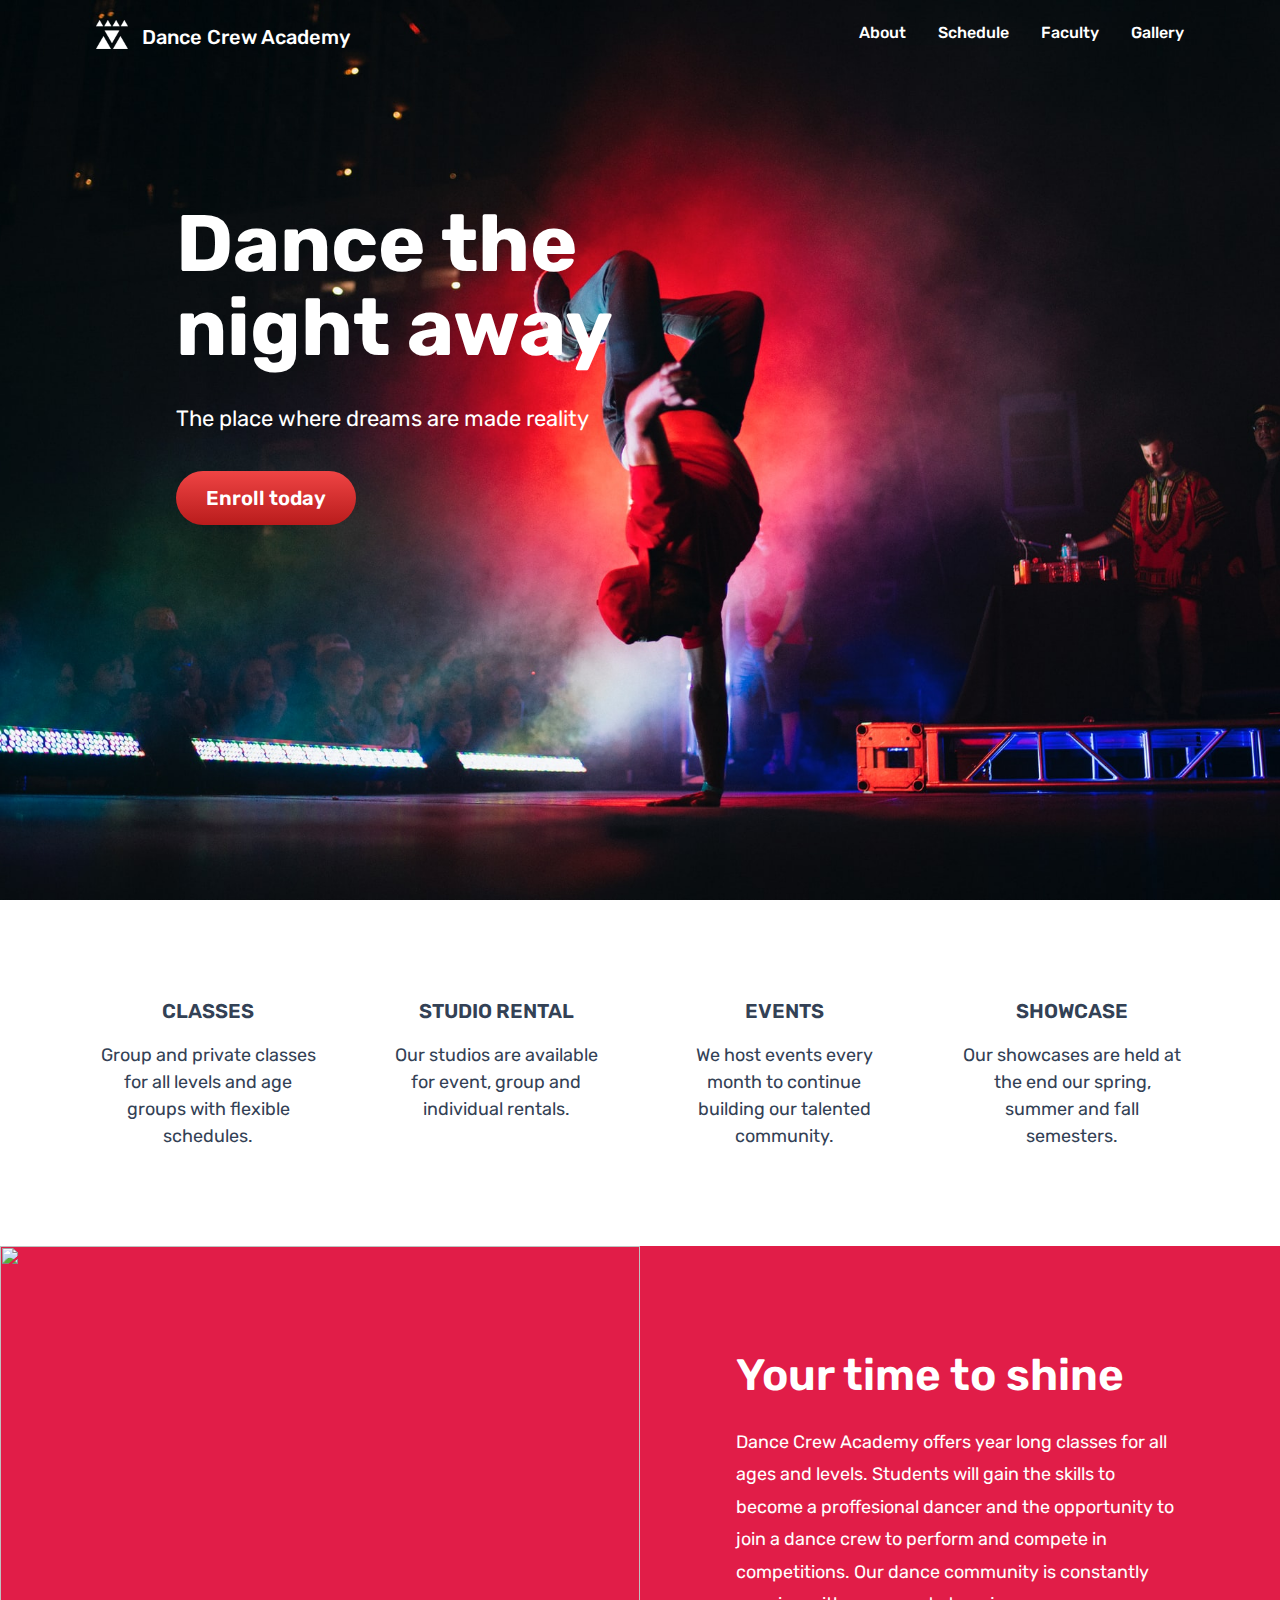
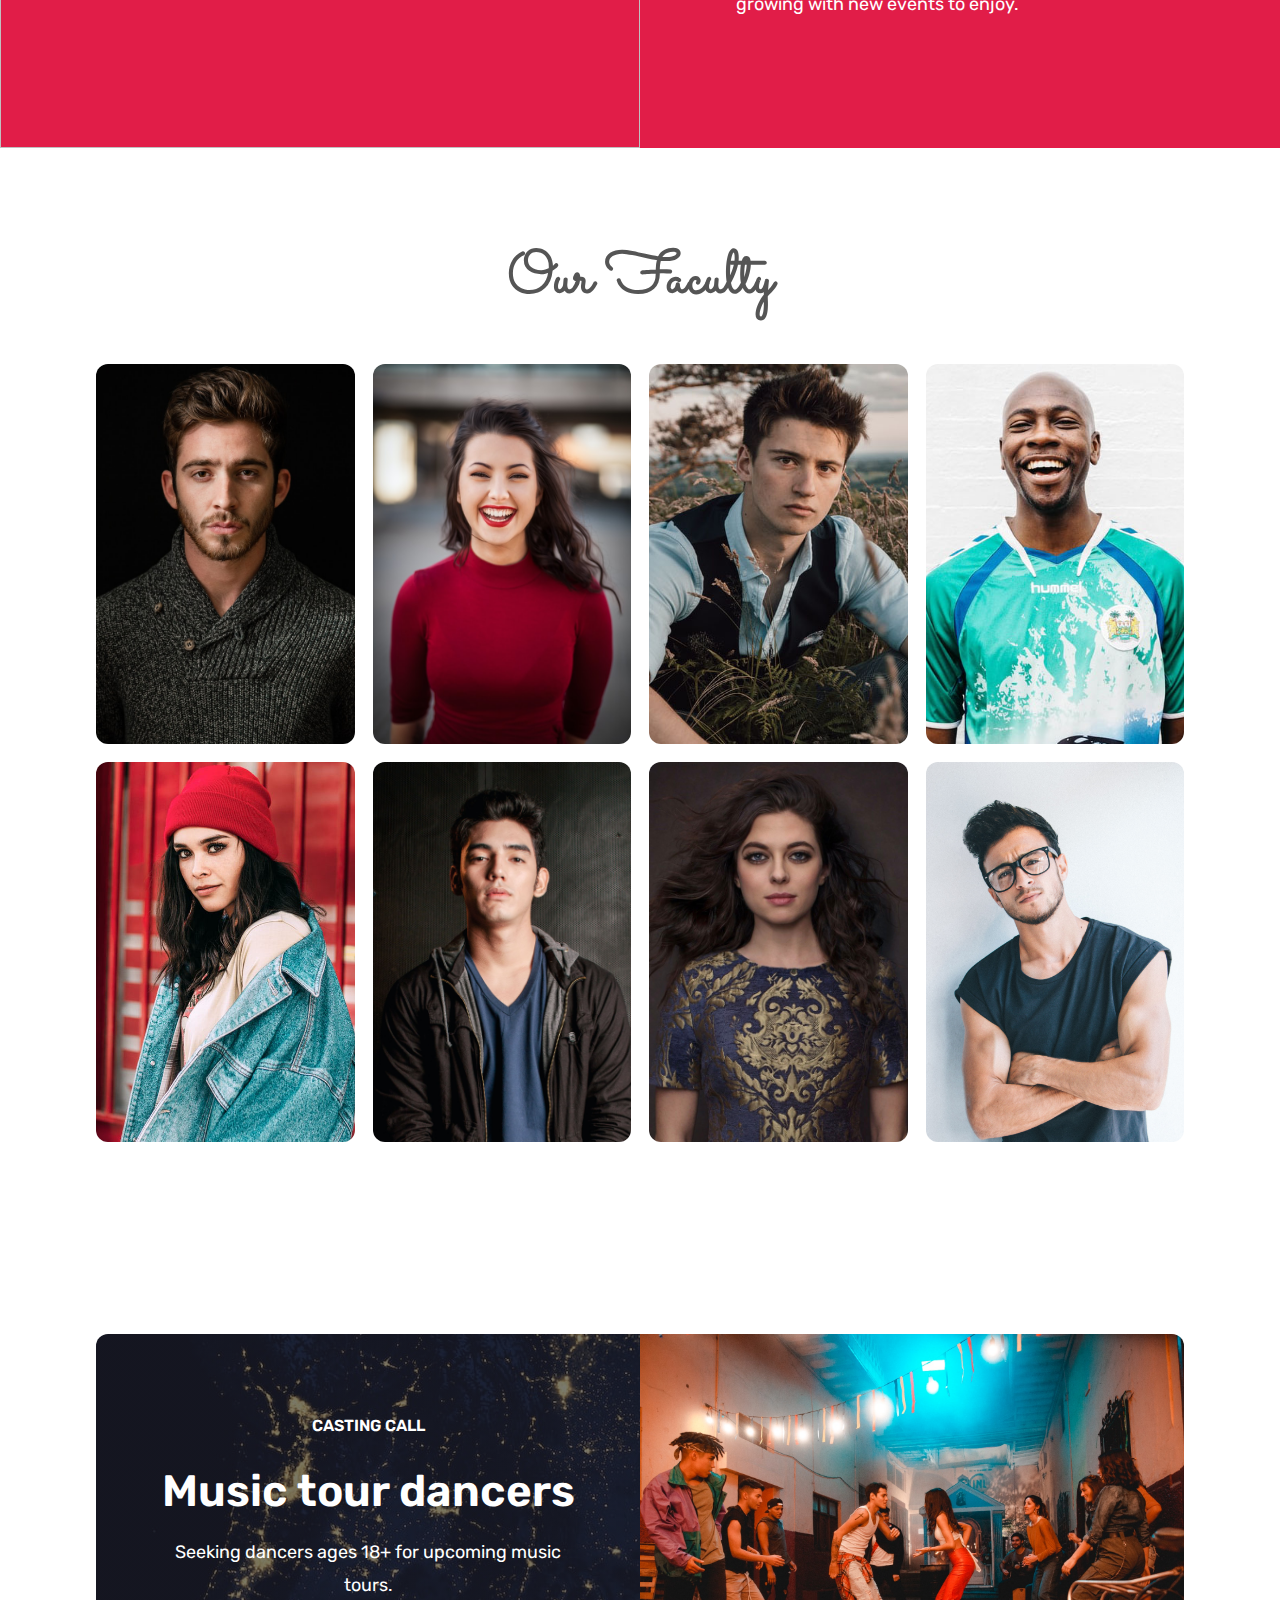
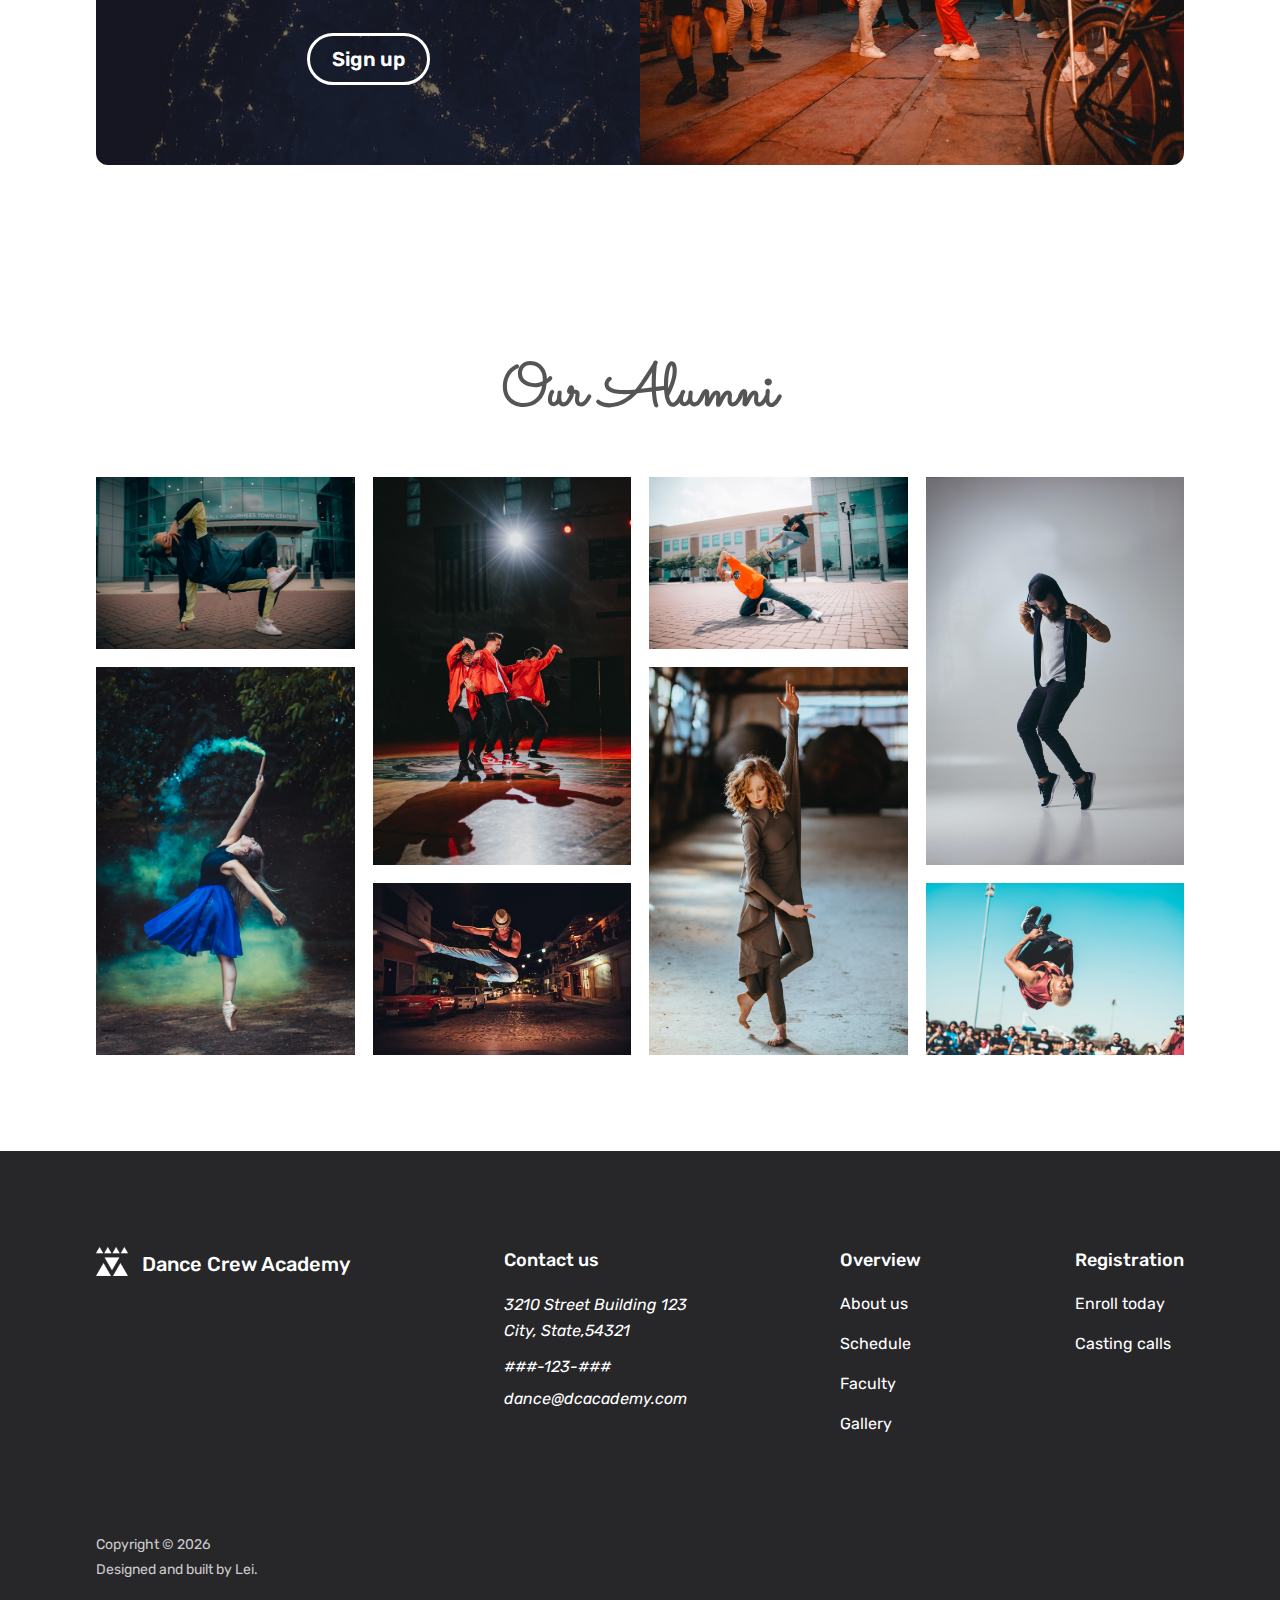
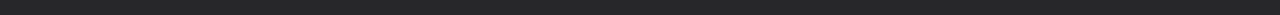
==== DanceCrew_Academy/index.html @ 905e6dcc "Add files via upload" ====
<!DOCTYPE html>
<html lang="en">
	<head>
  	<meta charset="utf-8">
  	<meta name="description" content="Your description goes here">
  	<meta name="keywords" content="one, two, three">
		<meta name="viewport" content="width=device-width, initial-scale=1">		
		<title>Dance Crew Academy</title>
		
		<!-- Fonts -->
		<link rel="preconnect" href="https://fonts.googleapis.com">
		<link rel="preconnect" href="https://fonts.gstatic.com" crossorigin>
		<link href="https://fonts.googleapis.com/css2?family=Sacramento&display=swap" rel="stylesheet">		
		<link href="https://fonts.googleapis.com/css2?family=Rubik:wght@300;400;500;600;700;800;900&display=swap" rel="stylesheet" />			
		<!-- CSS -->
		<link rel="stylesheet" href="css/general.css">
		<link rel="stylesheet" href="css/style.css">
		<link rel="stylesheet" href="css/queries.css">
	</head>
	<body>
		<header class="header">			
			<nav class="main-nav">
				<div class="logo-container">
					<div>
						<a href="index.html" class="logo-icon-link">
							<img class="logo-icon" src="img/dance-logo-white.png">
						</a>
					</div>
					<div>
					<a href="index.html" class="logo-link">Dance Crew Academy</a>
					</div>
				</div>
				<ul class="main-nav-list">
					<li><a href="#about" class="nav-link">About</a></li>
					<li><a href="schedule.html" class="nav-link">Schedule</a></li>
					<li><a href="#instructors" class="nav-link">Faculty</a></li>
					<li><a href="#gallery" class="nav-link">Gallery</a></li>											
				</ul>
			</nav>
			<section class="hero-section">
				<div class="hero-text">
					<h1 class="heading-primary">Dance the </br>night away</h1>					
					<p class="hero-description">The place where dreams are made reality</p>
					<a href="#" class="button-open-modal btn-sm center">Enroll today</a>			
				</div>
			</section>
		</header>

		<section class="center grid grid-cols-4 feature-section">
			<div class="feature">
				<ion-icon class="fea-icon" name="footsteps-outline"></ion-icon>
				<p class="fea-title">Classes</p>
				<p class="fea-text">Group and private classes for all levels and age groups with flexible schedules.</p>
			</div>
			<div class="feature">
				<ion-icon class="fea-icon" name="walk"></ion-icon>
				<p class="fea-title">Studio rental</p>
				<p class="fea-text">Our studios are available for event, group and individual rentals.</p>
			</div>
			<div class="feature">
				<ion-icon class="fea-icon" name="flash"></ion-icon>
				<p class="fea-title">Events</p>
				<p class="fea-text">We host events every month to continue building our talented community.</p>
			</div>
			<div class="feature">
				<ion-icon class="fea-icon" name="body"></ion-icon>
				<p class="fea-title">Showcase</p>
				<p class="fea-text">Our showcases are held at the end our spring, summer and fall semesters.</p>
			</div>
		</section>

		<section class="preview-section" id="about">			
			<div class="grid grid-cols-2 preview-inner">				
				<div>
					<img class="preview-img" src="https://images.unsplash.com/photo-1621976498727-9e5d56476276?ixlib=rb-1.2.1&ixid=MnwxMjA3fDB8MHxwaG90by1wYWdlfHx8fGVufDB8fHx8&auto=format&fit=crop&w=1470&q=80" alt="">
				</div>
				<div class="preview-text-container">
					<h3 class="heading-tertiary">Your time to shine</h3>
					<p class="preview-text">Dance Crew Academy offers year long classes for all ages and levels. Students will gain the skills to become a proffesional dancer and the opportunity to join a dance crew to perform and compete in competitions. Our dance community is constantly growing with new events to enjoy.</p>					
				</div>
			</div>
		</section>

		<section id="instructors" class="instructor-section">
			<div class="center instructor-text">
				<h2 class="heading-secondary">Our Faculty</h2>
			</div>
			<div class="container instructor-grid grid grid-cols-4">
				<div class="instructor">
					<img src="img/instructors/instructor-2.jpg" alt="instructor" class="instructor-img">
					<div class="instructor-overlay">
						<a href="#" class="center instructor-btn center">Shane <span class="genre">Modern</span></a>
					</div>
				</div>
				
				<div class="instructor">
					<img src="img/instructors/instructor-1.jpg" alt="instructor" class="instructor-img">
					<div class="instructor-overlay">
						<a href="#" class="center instructor-btn center">Janice <span class="style">Jazz</span></a>
					</div>	
				</div>

				<div class="instructor">
					<img src="img/instructors/instructor-9.jpg" alt="instructor" class="instructor-img">
					<div class="instructor-overlay">
						<a href="#" class="center instructor-btn center">Frank <span class="style">Ballet</span></a>
					</div>	
				</div>

				<div class="instructor">
					<img src="img/instructors/instructor-4.jpg" alt="instructor" class="instructor-img">
					<div class="instructor-overlay">
						<a href="#" class="center instructor-btn center">Mark <span class="style">Carribean</span></a>
					</div>
				</div>

				<div class="instructor">
					<img src="img/instructors/instructor-5.jpg" alt="instructor" class="instructor-img">
					<div class="instructor-overlay">
						<a href="#" class="center instructor-btn center">Stephanie <span class="style">Freestyle</span></a>
					</div>
				</div>

				<div class="instructor">
					<img src="img/instructors/instructor-6.jpg" alt="instructor" class="instructor-img">
					<div class="instructor-overlay">
						<a href="#" class="center instructor-btn center">Drew <span class="style">Hip Hop</span></a>
					</div>
				</div>

				<div class="instructor">
					<img src="img/instructors/instructor-8.jpg" alt="instructor" class="instructor-img">
					<div class="instructor-overlay">
						<a href="#" class="center instructor-btn center">Ava <span class="style">Ballet</span></a>
					</div>
				</div>

				<div class="instructor">
					<img src="img/instructors/instructor-7.jpg" alt="instructor" class="instructor-img">
					<div class="instructor-overlay">
						<a href="#" class="center instructor-btn center">Tyler <span class="style">Freestyle</span></a>
					</div>
				</div>	

			</div>		
		</section>

		<section class="casting-section">				
			<div class="container grid grid-cols-2">
				<div class="center casting-text-container">
					<span class="casting-label">Casting call</span>
					<h3 class="heading-tertiary">Music tour dancers</h3>	
					<p class="casting-text">Seeking dancers ages 18+ for upcoming music tours.</p>			
					<a href="#" class="button-open-tour-modal casting-btn">Sign up</a>
				</div>			
				<div>
					<img src="img/dancers.jpg" alt="dancers" class="casting-img">
				</div>
			</div>
		</section>		

		<section class="gallery-section" id="gallery">
			<div class=" center gallery-text">
				<h2 class="heading-secondary">Our Alumni</h2>
			</div>

			<div class="container gallery-container grid grid-cols-4">
				<div class="gallery-item item-1">					
					<img 
						src="img/dancers/dancer-1.jpg" 
						alt="dancer"/>							
				</div>
				<div class="gallery-item item-2">
					<img 
					src="img/dancers/dancer-9.jpg" 
					alt="dancer"/>
				</div>
				<div class="gallery-item item-3">
					<img 
					src="img/dancers/dancer-3.jpg" 
					alt="dancer"/>		
				</div>
				<div class="gallery-item item-4">
					<img 
					src="img/dancers/dancer-4.jpg" 
					alt="dancer"/>					
				</div>
				<div class="gallery-item item-5">
					<img 
					src="img/dancers/dancer-5.jpg" 
					alt="dancer"/>					
				</div>
				<div class="gallery-item item-6">
					<img 
					src="img/dancers/dancer-6.jpg" 
					alt="dancer"/>					
				</div>
				<div class="gallery-item item-7">
					<img 
					src="img/dancers/dancer-7.jpg" 
					alt="dancer"/>
				</div>
				<div class="gallery-item item-8">
					<img src="img/dancers/dancer-8.jpg" 
					alt="dancer"/>			
				</div>
			</div>
		</section>			

		<div class="class-modal hidden">					
			<form id="registration-form">				
				<h3 class="center heading-quaternary">Class registration</h3>				
				<button class="button-close-modal">&times;</button>										
				<div class="contact-section">					
					<label for="name" id="name-label">Full Name</label>
					<input id="name" type="text" placeholder="Enter your name" required />
	
					<label for="email" id="email-label">Email address</label>
					<input id="email" type="email" placeholder="email@address.com" required/>
	
					<label for="number" id="number-label">Your age</label>
					<input id="number" type="number" placeholder="Enter your age" min="16" max="100" required />  
				</div>			

				<label for="dropdown" id="style-label">What style would you like to learn?</label>
				<div class="style-select-container">					
					<select id="dropdown" class="style-dropdown">
						<option class="disabled" disabled selected value="">Select a dance style</option>
						<option value="freestyle">Freestyle</option>
						<option value="modern">Modern</option>
						<option value="jazz">Jazz</option>      
						<option value="hip-hop">Hip-hop</option>      
						<option value="caribbean">Caribbean</option>      
						<option value="ballett">Ballet</option>      
					</select>	
				</div>	
				
				<div class="comment-section">
					<label for="comment" id="comment-label">Do you need special accomodations?</label>
					<textarea id="comment" name="comment" rows="3" cols="33" placeholder="Enter your comments here"></textarea>
				</div>
	
				<button id="class-submit">Submit</button>
			</form>
		</div>

		<div class="tour-modal hidden">					
			<form id="registration-form">				
				<h3 class="center heading-quaternary">Join a Music Tour</h3>				
				<button class="button-close-tour-modal">&times;</button>										
				<div class="contact-section">
					<label for="name" id="name-label">Full Name</label>
					<input id="name" type="text" placeholder="Enter your name" required />
	
					<label for="email" id="email-label">Email address</label>
					<input id="email" type="email" placeholder="email@address.com" required/>
	
					<label for="number" id="number-label">Your age</label>
					<input id="number" type="number" placeholder="Enter your age" min="18" max="65" required />  
				</div>

				<label for="style-list" id="style-label">What styles do dance?</label>
				<div class="style-select-container">									
					<label for="freestyle"><input class="checkbox" id="freestyle" type="checkbox" value="freestyle" name="freestyle">Freestyle</label>
					<label for="modern"><input class="checkbox" id="modern" type="checkbox" value="modern" name="modern">Modern</label>
					<label for="jazz"><input class="checkbox" id="jazz" type="checkbox" value="jazz" name="jazz">Jazz</label>
					<label for="hiphop"><input class="checkbox" id="hiphop" type="checkbox" value="hiphop" name="style-option">Hip-hop</label>								
				</div>	
				<button type="submit" id="tour-submit">Submit</button>
			</form>
		</div>
		<div class="overlay hidden"></div>		
		
		<footer class="footer">			
			<div class="footer-wrapper">
			<!-- <div class="footer-wrapper grid grid-cols-4"> -->
				<div class="social-media">					
					<div class="footer-logo-container">												
						<div>
							<a href="index.html" class="logo-icon-link">
								<img class="logo-icon" src="img/dance-logo-white.png">
							</a>
						</div>
						<div>
						<a href="index.html" class="footer-logo-link">Dance Crew Academy</a>
						</div>						
					</div>								
					<ul class="social-icons">
						<li>
							<a href="#" class="social-link"><ion-icon class="social-icon" name="logo-youtube"></ion-icon></a>
						</li>
						<li>
							<a href="#" class="social-link"><ion-icon class="social-icon" name="logo-facebook"></ion-icon></a>
						</li>
						<li>
							<a href="#" class="social-link"><ion-icon class="social-icon" name="logo-twitter"></ion-icon></a>
						</li>
						<li>
							<a href="#" class="social-link"><ion-icon class="social-icon" name="logo-instagram"></ion-icon></a>
						</li>						
					</ul>
				</div>			
				
				<div class="contact">
					<p class="footer-subhead">Contact us</p>
					<address class="contacts">
						<p class="address-line-1">
							3210 Street Building 123												
						</p>
						<p class="address-line-2">
							City, State,54321												
						</p>
						<div class="footer-nav">
							<a href="tel:###-123-###" class="footer-link">###-123-###</a>
							<a href="mailto:dance@dcacademy.com" class="footer-link">dance@dcacademy.com</a>
						</div>
					</address>
				</div>	
				<nav class="footer-col">
					<p class="footer-subhead">Overview</p>
					<ul class="footer-nav">
						<li><a href="#about" class="footer-link">About us</a></li>
						<li><a href="schedule.html" class="footer-link">Schedule</a></li>
						<li><a href="#instructors" class="footer-link">Faculty</a></li>
						<li><a href="#gallery" class="footer-link">Gallery</a></li>						
					</ul>
				</nav>				

				<nav class="footer-col">
					<p class="footer-subhead">Registration</p>
					<ul class="footer-nav">
						<li><a class="footer-link button-open-modal" href="#">Enroll today</a></li>
						<li><a href="#" class="footer-link button-open-tour-modal">Casting calls</a></li>	
					</ul>
				</nav>
			</div>				
		</footer>
		<div class="copyright-container">
			<p class="copyright">Copyright &copy; <span class="year"></span> </br> Designed and built by Lei.</p>
		</div>		

		<script type="module" src="https://unpkg.com/ionicons@5.5.2/dist/ionicons/ionicons.esm.js"></script>
		<script nomodule src="https://unpkg.com/ionicons@5.5.2/dist/ionicons/ionicons.js"></script>

		<script defer src="js/script.js"></script>
	</body>
</html>
---- DanceCrew_Academy/css/general.css ----
* {
  margin: 0;
  padding: 0;
  box-sizing: border-box;
}

html {
  font-size: 62.5%;
  scroll-behavior: smooth;
}

body {
  font-family: "Rubik", Arial, Helvetica, sans-serif;
  line-height: 1.5;
  font-weight: 400;
  color: #52525b;
}

.center {
  text-align: center;
}

.container {
  max-width: 120rem;
  margin: 0 auto;
}

.grid {
  display: grid;
}

.grid-cols-2 {
  grid-template-columns: repeat(2, 1fr);
}

.grid-cols-3 {
  grid-template-columns: repeat(3, 1fr);
}

.grid-cols-4 {
  grid-template-columns: repeat(4, 1fr);
}

.grid-cols-8 {
  grid-template-columns: repeat(8, 1fr);
}

.heading-primary {
  font-size: 8rem;
  line-height: 1.05;
  margin-bottom: 3.2rem;
}

.heading-secondary {
  color: #52525b;
  font-size: 6rem;
  line-height: 1.2;
  margin-bottom: 3.2rem;
}

.heading-tertiary {
  font-size: 4.4rem;
  font-weight: 600;
  margin-bottom: 1.8rem;
}

.heading-quaternary {
  font-size: 3rem;
  font-weight: 600;
  margin-bottom: 1.6rem;
}
---- DanceCrew_Academy/css/style.css ----
/******************************************
/* HEADER & NAV
/*******************************************/
.header {
  height: 100vh;
  background-image: url(../img/hero.jpg);
  background-repeat: no-repeat;
  background-size: cover;
  background-position: center bottom;
  position: relative;
}

.logo-container,
.footer-logo-container {
  display: flex;
  column-gap: 1.4rem;
  align-items: center;
}

.logo-icon {
  width: 3.2rem;
}

.logo-link:link,
.logo-link:visited {
  color: #fff;
  display: inline-block;
  font-size: 2rem;
  font-weight: 500;
  text-decoration: none;
}

.main-nav-list {
  display: flex;
  justify-content: center;
  align-items: center;
  gap: 3.2rem;
  list-style: none;
}

.main-nav {
  display: flex;
  justify-content: space-between;
  align-items: center;
  /* margin: 0 auto; */
  padding: 2rem 9.6rem;
}

.nav-link:link,
.nav-link:visited {
  border-bottom: 4px solid transparent;
  color: #fff;
  display: inline-block;
  font-size: 1.6rem;
  font-weight: 500;
  padding-bottom: 0.4rem;
  text-decoration: none;
  transition: all 0.3s;
}

.nav-link:hover,
.nav-link:active {
  border-bottom: 4px solid #ef4444;
}

/********** HERO ***********/

.hero-section {
  height: 100vh;
  padding: 12.8rem 9.6rem;
  position: relative;
}

.hero-text {
  color: #fff;
  display: flex;
  justify-content: flex-start;
  font-size: 1.8rem;
  flex-direction: column;
  font-weight: 400;
  padding: 0 8rem;
}

.hero-description {
  font-size: 2.2rem;
}

/*********** REGISTER BOX ***********/

.register-section {
  box-shadow: 0 8px 32px 0 rgba(31, 38, 135, 0.37);
  backdrop-filter: blur(12px);
  -webkit-backdrop-filter: blur(8px);
  border: 1px solid rgba(255, 255, 255, 0.18);
  border-radius: 4rem;
  display: flex;
  flex-direction: column;
  padding: 2.4rem;
  position: absolute;
  top: 65%;
  right: 4rem;
  width: 24rem;
}

.register-label {
  color: rgb(241, 238, 238);
  display: block;
  font-size: 1.4rem;
  font-weight: 500;
  margin-bottom: 2rem;
  text-transform: uppercase;
}

.register-description {
  color: rgb(241, 238, 238);
  font-size: 1.6rem;
  line-height: 1.6;
  font-weight: 500;
}

.register-heading {
  margin-bottom: 1.8rem;
}

.btn-sm:link,
.btn-sm:visited {
  background: linear-gradient(
    to bottom,
    rgba(239, 68, 68, 1) 0%,
    rgba(185, 28, 28, 1) 100%
  );
  border-radius: 4rem;
  color: #fff;
  cursor: pointer;
  display: inline-block;
  font-weight: 600;
  font-family: "Rubik", Arial, Helvetica, sans-serif;
  font-size: 2rem;
  margin-top: 3.6rem;
  padding: 1.2rem 2.4rem;
  text-decoration: none;
  width: 18rem;
}

.btn-sm:hover,
.btn-sm:active {
  background: #b91c1c;
}

.register-btn:link,
.register-btn:visited {
  background: #334155;
  border-radius: 4rem;
  color: #ffffff;
  cursor: pointer;
  display: inline-block;
  font-family: "Rubik", Arial, Helvetica, sans-serif;
  font-weight: 500;
  font-size: 1.8rem;
  /* letter-spacing: .1px; */
  padding: 1.2rem 2.4rem;
  text-decoration: none;
  transition: all ease-in-out 0.3s;
  width: 100%;
}

.register-btn:hover,
.register-btn:active {
  background: #1e293b;
  color: #fff;
}

/*********** FEATURES SECTION ***********/

.feature-section {
  padding: 9.6rem;
  column-gap: 6.4rem;
}

.fea-icon {
  color: #334155;
  height: 4.8rem;
  width: 4.8rem;
  margin-bottom: 2rem;
}

.fea-title {
  color: #334155;
  font-size: 2rem;
  font-weight: 600;
  margin-bottom: 1.6rem;
  text-transform: uppercase;
}

.fea-text {
  color: #334155;
  font-size: 1.8rem;
  font-weight: 400;
}

/********** PREVIEW SECTION ***********/

.preview-section {
  background: #e11d48;
  margin: 0rem auto;
}

.preview-text-container {
  margin: 0 auto;
  padding: 9.6rem;
}

.preview-text-container .heading-tertiary {
  color: #fff;
  margin-bottom: 1.8rem;
}

.preview-text {
  color: #fff;
  font-size: 1.8rem;
  line-height: 1.8;
  margin-bottom: 3.2rem;
}

.preview-img {
  display: block;
  object-fit: cover;
  height: 100%;
  overflow: hidden;
  width: 100%;
}

.preview-btn:link,
.preview-btn:visited {
  border: 3px solid #fff;
  color: #fff;
  border-radius: 4rem;
  cursor: pointer;
  display: inline-block;
  font-weight: 600;
  font-family: "Rubik", Arial, Helvetica, sans-serif;
  font-size: 2rem;
  padding: 0.8rem 2.2rem;
  text-decoration: none;
  transition: all ease-in-out 0.3s;
}

.preview-btn:hover,
.preview-btn:active {
  background: #fff;
  color: #e11d48;
}

/********** INSTRUCTORS SECTION ***********/

.instructor-section {
  padding: 9.6rem;
}

.instructor-text .heading-secondary {
  font-family: "Sacramento", cursive;
  margin-bottom: 4.8rem;
  text-transform: none;
  color: #555;
}

.instructor-grid {
  place-content: center;
  gap: 1.8rem;
}

.instructor {
  position: relative;
}

.instructor-overlay {
  display: flex;
  flex-direction: column;
  align-items: center;
  position: absolute;
  left: 50%;
  bottom: 0;
  height: 6.4rem;
  width: 100%;
  transform: translate(-50%, 0);
  visibility: hidden;
}

.instructor-btn:link,
.instructor-btn:visited {
  border-bottom-left-radius: 1.2rem;
  border-bottom-right-radius: 1.2rem;
  position: absolute;
  background: #3b3b3aa8;
  color: #fff;
  cursor: pointer;
  display: block;
  font-family: "Rubik", Arial, Helvetica, sans-serif;
  font-size: 1.6rem;
  font-weight: 400;
  height: 6.4rem;
  width: 100%;
  padding: 1rem 2.4rem;
  text-decoration: none;
  text-transform: uppercase;
}

.instructor-btn:hover,
.instructor-btn:active {
  background: #303030d1;
}

.casting-btn:hover,
.casting-btn:active {
  background: none;
  border: 3px solid #fff;
  color: #fff;
}

.instructor-img {
  border-radius: 1.2rem;
  display: block;
  object-fit: cover;
  height: 38rem;
  width: 100%;
}

.instructor:hover .instructor-overlay {
  cursor: pointer;
  visibility: visible;
  animation: fade ease-in-out 0.3s;
}

.style {
  color: rgb(255, 255, 255);
  display: block;
  font-size: 1.2rem;
  font-weight: 400;
  text-transform: uppercase;
}

/* Image overlay animation */
@keyframes fade {
  0% {
    opacity: 0;
  }
  100% {
    opacity: 1;
  }
}
/********** CASTING SECTION ***********/

.casting-section {
  padding: 9.6rem;
}

.casting-label {
  display: block;
  font-size: 1.6rem;
  font-weight: 600;
  margin-bottom: 2rem;
  text-transform: uppercase;
}

.casting-section .heading-tertiary,
.casting-section .casting-label {
  color: #fff;
}

.casting-section .heading-tertiary {
  margin-bottom: 1.2rem;
}

.casting-img {
  border-top-right-radius: 1.2rem;
  border-bottom-right-radius: 1.2rem;
  display: block;
  object-fit: cover;
  height: 100%;
  width: 100%;
}

.casting-text-container {
  background-image: linear-gradient(
      rgba(34, 34, 34, 0.6),
      rgba(34, 34, 34, 0.6)
    ),
    url(../img/casting-background.jpg);
  border-top-left-radius: 1.2rem;
  border-bottom-left-radius: 1.2rem;
  padding: 8rem 6.4rem;
}

.casting-text {
  color: #fff;
  font-size: 1.8rem;
  line-height: 1.8;
  margin-bottom: 3.2rem;
}

.casting-description {
  color: #fff;
  font-size: 1.8rem;
  line-height: 1.8;
}

.casting-btn:link,
.casting-btn:visited {
  border: 3px solid #fff;
  border-radius: 4rem;
  color: #fff;
  cursor: pointer;
  display: inline-block;
  font-family: "Rubik", Arial, Helvetica, sans-serif;
  font-size: 2rem;
  font-weight: 600;
  padding: 0.8rem 2.2rem;
  text-decoration: none;
  transition: all ease-in-out 0.3s;
}

.casting-btn:hover,
.casting-btn:active {
  background: #fff;
  color: #333;
}

/***** GALLERY SECTION *****/

.gallery-section {
  margin: 0 auto;
  padding: 9.6rem;
}

.gallery-text .heading-secondary {
  font-family: "Sacramento", cursive;
  margin-bottom: 4.8rem;
  text-transform: none;
  color: #555;
}

.gallery-container {
  gap: 1.8rem;
}

.gallery-item {
  overflow: hidden;
}

.gallery-item img:hover {
  cursor: pointer;
  transform: scale(1.1);
}

.gallery-item img {
  display: block;
  object-fit: cover;
  height: 100%;
  width: 100%;
  transition: all 0.4s;
}

.item-1 {
  grid-row: 1 / 2;
}

.item-2 {
  grid-row: 1 / 3;
}

.item-3 {
  grid-row: 1 / 2;
}

.item-4 {
  grid-row: 2 / 4;
}

.item-5 {
  grid-row: 3 / 4;
}

.item-6 {
  grid-row: 2 / 4;
}

.item-7 {
  grid-row: 1 / 3;
}

.item-8 {
  grid-row: 3 / 4;
}

/***** Class Registration Form *****/

.registration-section {
  padding: 0 9.6rem 9.6rem 9.6rem;
}

label,
.style-label {
  color: #1e293b;
  display: block;
  font-size: 1.6rem;
  font-weight: 500;
  letter-spacing: -0.2px;
  margin-bottom: 1rem;
}

.class-modal,
.tour-modal {
  position: fixed;
  top: 50%;
  left: 50%;
  transform: translate(-50%, -50%);
  box-shadow: 0 4rem 6rem rgba(0, 0, 0, 0.3);
  z-index: 1000;
  transition: all 0.5s;
  width: 48rem;
}

.button-close-modal,
.button-close-tour-modal {
  font-family: "Rubik", Arial, Helvetica, sans-serif;
  color: #555;
  position: absolute;
  top: 0.5rem;
  right: 2rem;
  font-size: 4rem;
  cursor: pointer;
  border: none;
  background: none;
}

.overlay {
  position: fixed;
  top: 0;
  left: 0;
  width: 100%;
  height: 100%;
  background-color: rgba(0, 0, 0, 0.5);
  backdrop-filter: blur(4px);
  z-index: 100;
  transition: all 0.5s;
}

.hidden {
  visibility: hidden;
  opacity: 0;
}

.modal .heading-tertiary {
  color: #334155;
  font-size: 3.2rem;
}

#registration-form {
  background: #fff;
  box-shadow: 0 10px 30px 0 rgba(0, 0, 0, 0.07);
  border-radius: 1.2rem;
  font-family: "Rubik", Arial, Helvetica, sans-serif;
  padding: 3.2rem;
}

.genre-selection,
.comment-section {
  margin-bottom: 2.4rem;
}

#registration-form *:focus {
  outline: none;
  border-color: #4c56ff;
  box-shadow: 0 0 0 0.3rem #4c55ff39;
  color: #1e293b;
}

#registration-form input {
  background: #fff;
}

#name,
#email,
#number,
#comment {
  background: #fff;
  border: 1px solid #94a3b8;
  border-radius: 0.8rem;
  display: block;
  font-size: 1.6rem;
  padding: 1.4rem 2rem;
  margin-bottom: 2.4rem;
  width: 100%;
}

input::-webkit-outer-spin-button,
input::-webkit-inner-spin-button {
  appearance: none;
  -webkit-appearance: none;
  margin: 0;
}

input[type="number"] {
  appearance: textfield;
  -moz-appearance: textfield;
}

.checkbox {
  accent-color: #fafafa;
  border-radius: 10px;
  height: 2.2rem;
  width: 2.2rem;
  margin-right: 1rem;
  vertical-align: top;
}

.style-dropdown {
  background: #fff;
  border: 1px solid #94a3b8;
  border-radius: 0.8rem;
  display: block;
  font-size: 1.6rem;
  padding: 1.4rem 2rem;
  margin-bottom: 2.4rem;
  width: 100%;
}

input::placeholder,
textarea::placeholder,
#comment {
  color: #94a3b8;
  font-size: 1.6rem;
  font-family: "Rubik", Arial, Helvetica, sans-serif;
}

#class-submit {
  backdrop-filter: blur(5px);
  background: -webkit-linear-gradient(top, #818cf8, #4c56ff);
  background: -moz-linear-gradient(top, #818cf8, #4c56ff);
  background: linear-gradient(to bottom, #818cf8, #4c56ff);
  border-radius: 0.8rem;
  border: none;
  color: #fcfcff;
  cursor: pointer;
  font-size: 1.6rem;
  font-weight: 600;
  padding: 1.4rem 2rem;
  width: 100%;
  transition: all 0.3s;
}

#class-submit:hover {
  background: -webkit-linear-gradient(top, #6366f1, #4c56ff);
  background: -moz-linear-gradient(top, #6366f1, #4c56ff);
  background: linear-gradient(to bottom, #6366f1, #4c56ff);
}

#tour-submit {
  backdrop-filter: blur(5px);
  background: -webkit-linear-gradient(top, #f43f5e, #e11d48);
  background: -moz-linear-gradient(top, #f43f5e, #be123c);
  background: linear-gradient(to bottom, #f43f5e, #be123c);

  border-radius: 0.8rem;
  border: none;
  color: #fcfcff;
  cursor: pointer;
  font-size: 1.6rem;
  font-weight: 600;
  padding: 1.4rem 2rem;
  width: 100%;
  transition: all 0.3s;
}

#tour-submit:hover {
  background: -webkit-linear-gradient(top, #e11d48, #e11d48);
  background: -moz-linear-gradient(top, #e11d48, #be123c);
  background: linear-gradient(to bottom, #e11d48, #be123c);
}

/*********SCHEDULE SECTION**********/

.registration-header {
  background-image: linear-gradient(
      to right,
      rgba(65, 65, 66, 0.3),
      rgba(0, 0, 0, 0.6)
    ),
    url("../img/registration-header.jpg");
  background-size: cover;
}

.schedule-section .heading-tertiary {
  color: #33272a;
  font-size: 3.6rem;
  margin-bottom: 4.4rem;
}

.schedule-section {
  background: #fff;
  padding: 9.6rem;
}

.schedule-image {
  border-top-right-radius: 1.2rem;
  border-top-left-radius: 1.2rem;
  -webkit-border-top-right-radius: 1.2rem;
  -webkit-border-top-left-radius: 1.2rem;
  display: block;
  object-fit: cover;
  object-position: center bottom;
  height: 28rem;
  width: 100%;
}

.schedule-columns-container {
  gap: 3.2rem;
}

.schedule-list {
  border-bottom-right-radius: 1.2rem;
  border-bottom-left-radius: 1.2rem;
  -webkit-border-bottom-right-radius: 1.2rem;
  -webkit-border-bottom-left-radius: 1.2rem;
  background: #fff;
  -webkit-box-shadow: 12px 12px 24px #b2b8c9, -12px -12px 24px #f0f8ff;
  box-shadow: 12px 12px 24px #b2b8c9a1, -12px -12px 24px #e7e7e77a;
  display: flex;
  flex-direction: column;
  list-style: none;
  gap: 1.2rem;
  padding: 3.2rem 4.8rem 4.8rem 4.8rem;
}

.schedule-day {
  color: #33272a;
  font-size: 2rem;
  font-weight: 600;
}

.schedule-class {
  color: #594a4e;
  font-size: 1.6rem;
  font-weight: 400;
  letter-spacing: 0.3px;
}

.button-close-schedule {
  font-family: "Rubik", Arial, Helvetica, sans-serif;
  color: #334155;
  position: absolute;
  top: 1rem;
  right: 3.2rem;
  font-size: 4rem;
  cursor: pointer;
  border: none;
  background: none;
}

/***** FOOTER *****/

.footer {
  background: #27272a;
  padding: 9.6rem;
}

.footer-wrapper {
  display: flex;
  justify-content: space-between;
  flex-wrap: wrap;
  row-gap: 6.4rem;
  column-gap: 6.4rem;
}

.footer-logo-container {
  margin-bottom: 1.6rem;
  margin-bottom: 2.4rem;
}

.footer-logo-link:link,
.footer-logo-link:visited {
  color: #fff;
  display: inline-block;
  font-size: 2rem;
  font-weight: 500;
  text-decoration: none;
}

.footer-subhead {
  color: #fff;
  font-size: 1.8rem;
  font-weight: 500;
  margin-bottom: 1.8rem;
}

.footer-nav {
  list-style: none;
  display: flex;
  flex-direction: column;
  gap: 1.6rem;
}

.footer-link:link,
.footer-link:visited {
  color: #fff;
  font-size: 1.6rem;
  list-style: none;
  text-decoration: none;
}

.footer-link:hover,
.footer-link:active {
  color: #fca5a5;
  font-size: 1.6rem;
  list-style: none;
  text-decoration: none;
}

.contacts {
  display: flex;
  flex-direction: column;
  line-height: 1;
}

.address-line-1 {
  color: #fff;
  font-size: 1.6rem;
  line-height: 1.6;
}

.address-line-2 {
  color: #fff;
  font-size: 1.6rem;
  line-height: 1.6;
  margin-bottom: 1.6rem;
}

.social-icons {
  display: flex;
  column-gap: 2.4rem;
  list-style: none;
}

.social-icon {
  color: #fff;
  height: 2.6rem;
  width: 2.6rem;
}

.social-link {
  display: inline-block;
}

.copyright-container {
  background: #27272a;
  display: flex;
  padding: 0 9.6rem 3.2rem 9.6rem;
}

.copyright {
  color: #cdcbcb;
  font-size: 1.4rem;
  line-height: 1.8;
}
---- DanceCrew_Academy/css/queries.css ----
/********** MEDIA QUERIES **********/
/**************************/
/* BELOW 1344px (Smaller desktops) */
/**************************/

@media (max-width: 84em) {
}

/***************************************/
/* BELOW 1200PX (Landscape tablets) */
/***************************************/

@media (max-width: 75em) {
  html {
    font-size: 56.25%;
  }

  .hero-section {
    padding: 6.4rem 9.6rem;
  }

  .hero-text {
    padding: 0 3.2rem;
  }

  br {
    display: none;
  }

  .schedule-columns-container {
    grid-template-columns: repeat(2, 1fr);
  }

  .schedule-section {
    padding: 4.8rem;
  }
}

/***************************************/
/* BELOW 944PX (Tablets) */
/**************************************/
@media (max-width: 59em) {
  html {
    font-size: 50%;
  }

  .heading-primary {
    font-size: 7.2rem;
  }

  .hero-section {
    padding: 12.8rem 3.2rem;
  }

  .feature-section {
    grid-template-columns: repeat(2, 1fr);
    row-gap: 4.4rem;
  }

  .instructor-grid {
    grid-template-columns: repeat(3, 1fr);
  }

  .grid-cols-2 {
    grid-template-columns: repeat(1, 1fr);
  }

  .casting-text-container {
    border-top-left-radius: 0;
    border-bottom-left-radius: 0;
  }

  .casting-img {
    border-top-right-radius: 0;
    border-bottom-right-radius: 0;
  }

  .gallery-text .heading-secondary {
    font-size: 5.2rem;
    margin-bottom: 2.4rem;
  }

  .item-1 {
    grid-row: 1;
    grid-column: 1 / 8;
  }

  .item-2 {
    grid-row: 2;
    grid-column: 1 / 8;
  }

  .item-3 {
    grid-row: 3;
    grid-column: 1 / 8;
  }

  .item-4 {
    grid-row: 4;
    grid-column: 1 / 8;
  }

  .item-5 {
    grid-row: 5;
    grid-column: 1 / 8;
  }

  .item-6 {
    grid-row: 6;
    grid-column: 1 / 8;
  }

  .item-7 {
    grid-row: 7;
    grid-column: 1 / 8;
  }

  .item-8 {
    grid-row: 8;
    grid-column: 1 / 8;
  }
}

/***************************************/
/* BELOW 768PX (Smaller Tablets) */
/***************************************/
@media (max-width: 48em) {
  .logo-container {
    display: inline-block;
  }

  .logo-link {
    visibility: hidden;
  }

  .main-nav {
    display: inline-block;
    padding: 2rem 3.2rem;
  }

  .heading-primary {
    font-size: 5.2rem;
  }

  .hero-section {
    padding: 3.2rem;
  }

  .feature-section {
    grid-template-columns: repeat(2, 1fr);
  }

  .instructor-grid {
    grid-template-columns: repeat(2, 1fr);
  }

  .preview-text-container {
    padding: 4.8rem;
  }

  .registration-form {
    display: flex;
    width: 48rem;
  }

  .schedule-columns-container {
    grid-template-columns: repeat(2, 1fr);
  }
}

/***************************************/
/* BELOW 544px (Phones) */
/***************************************/

@media (max-width: 34em) {
  .heading-primary {
    font-size: 3.6rem;
    margin-bottom: 0;
    text-align: center;
  }

  .hero-section {
    padding: 2.4rem;
  }

  .hero-description {
    display: none;
  }

  .hero-text {
    padding: 0;
  }

  .hero-text .btn-sm {
    display: none;
  }

  .feature-section {
    grid-template-columns: repeat(1, 1fr);
  }

  .casting-section {
    padding: 0 0 4.8rem 0;
  }

  .casting-text-container .heading-tertiary {
    font-size: 3.6rem;
  }

  .instructor-section {
    padding: 6.4rem 0 4.8rem 0;
  }

  .instructor-grid {
    grid-template-columns: repeat(1, 1fr);
    gap: 2.4rem;
  }

  .instructor-img {
    border-radius: 0;
    height: 70rem;
    width: 100%;
  }

  .instructor-btn:link,
  .instructor-btn:visited {
    border-radius: 0;
  }

  .gallery-section {
    padding: 0 0 3.2rem 0;
  }

  .gallery-container {
    gap: 2.4rem;
  }

  .schedule-columns-container {
    grid-template-columns: repeat(1, 1fr);
  }

  .footer {
    padding: 3.2rem;
  }

  .footer-wrapper {
    flex-direction: column;
  }

  .copyright-container {
    padding: 0 3.2rem 3.2rem 3.2rem;
  }
}
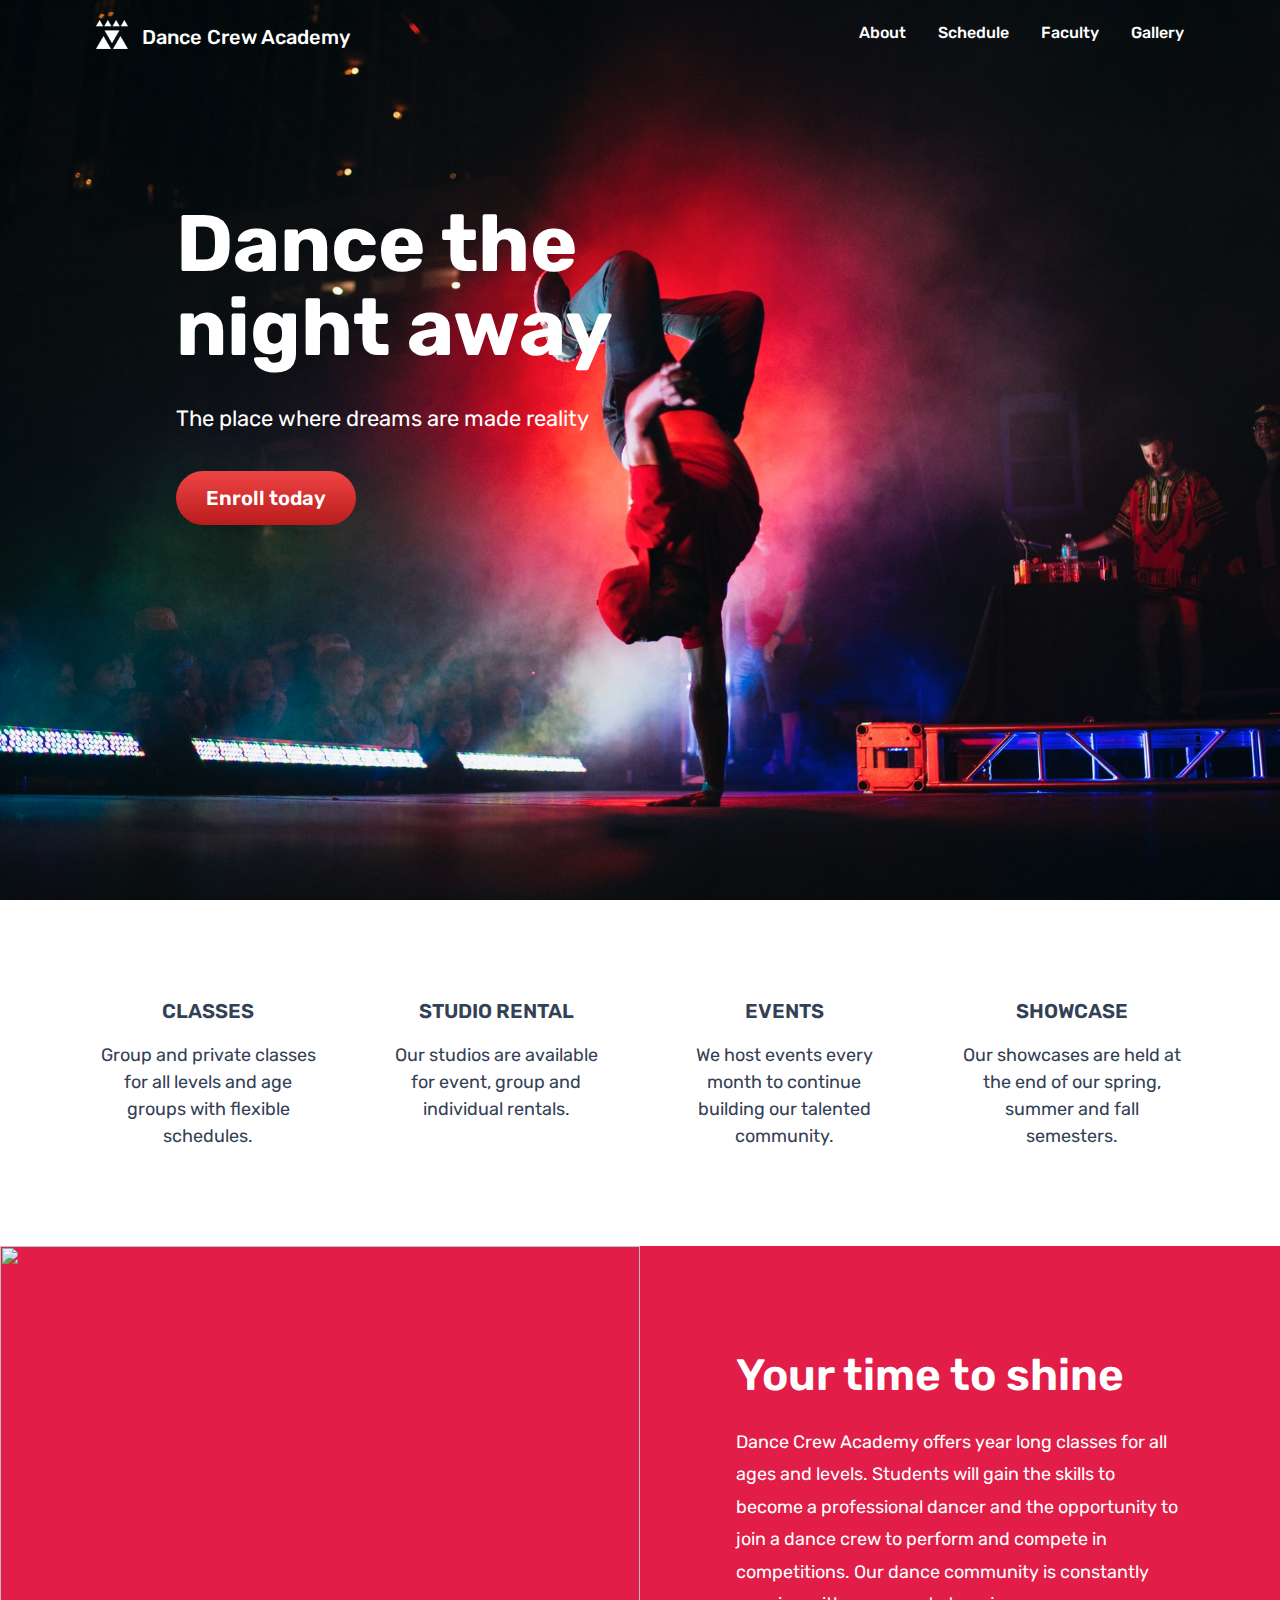
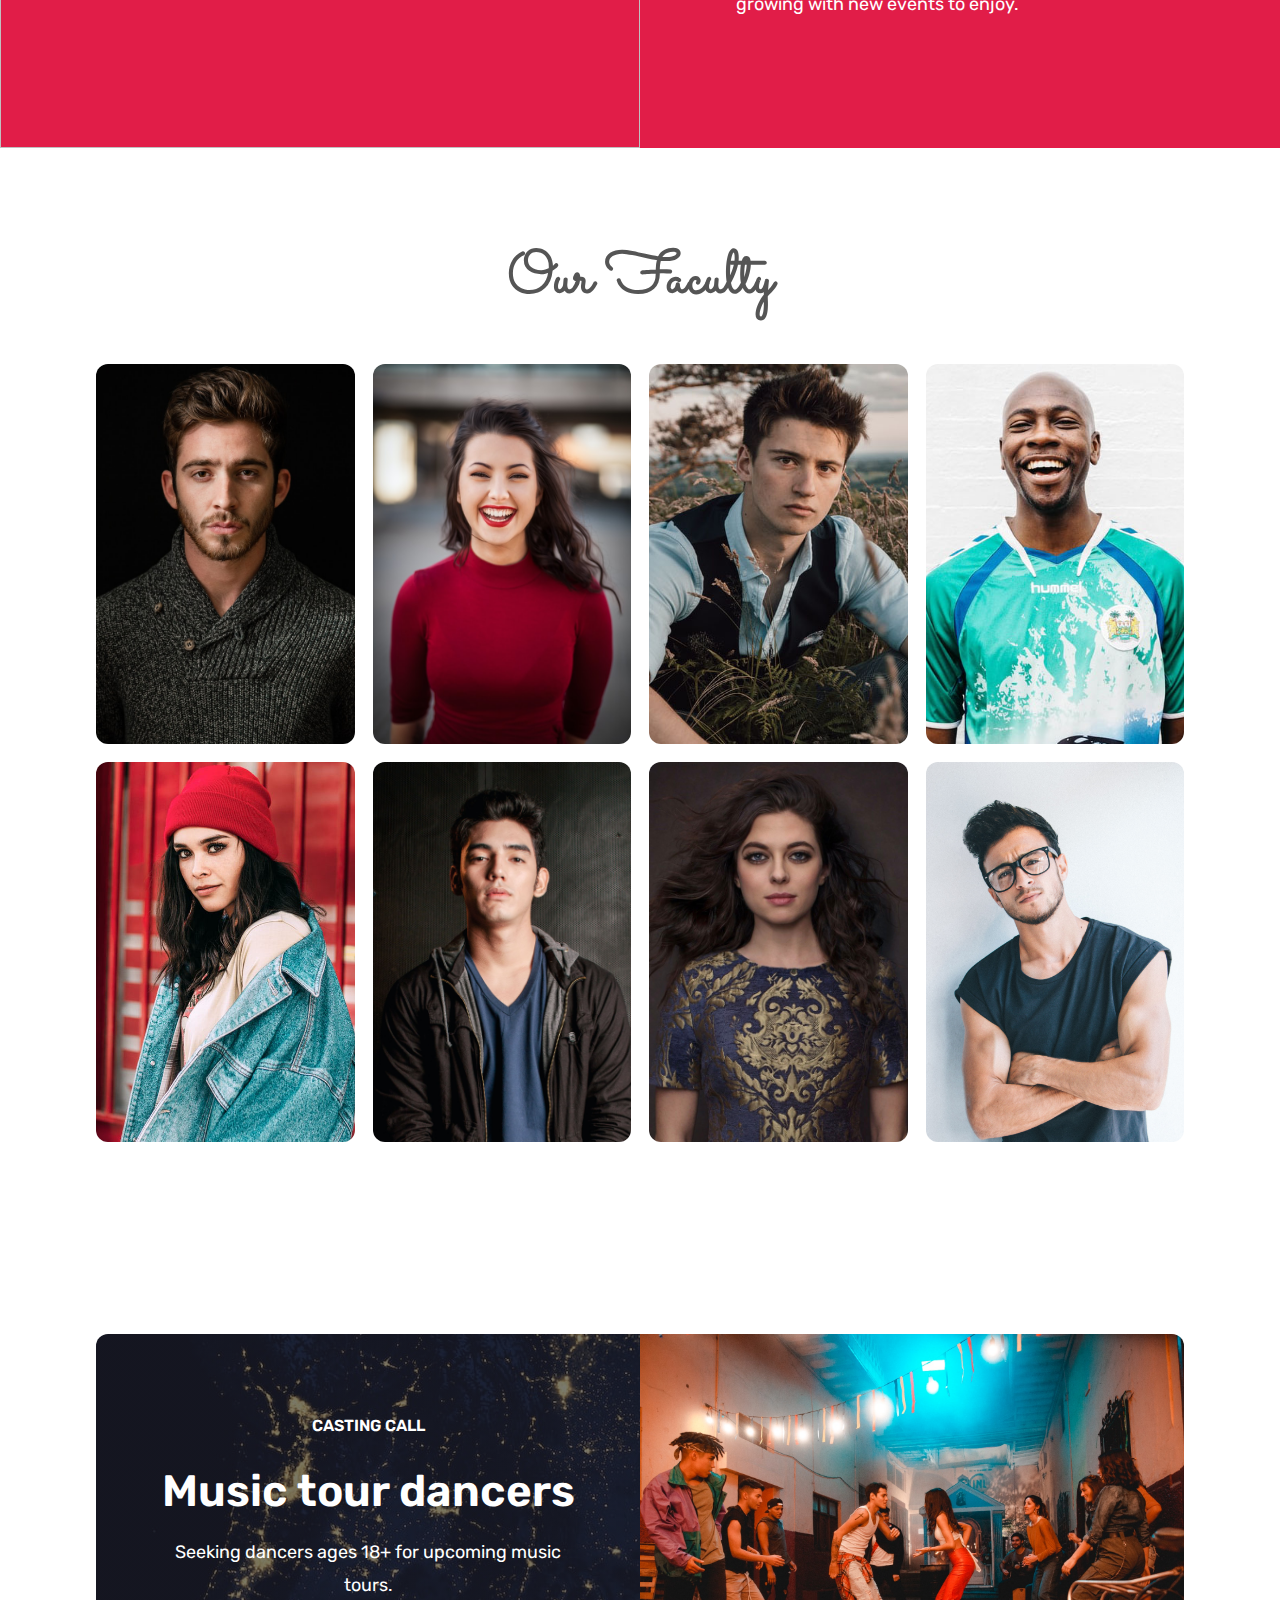
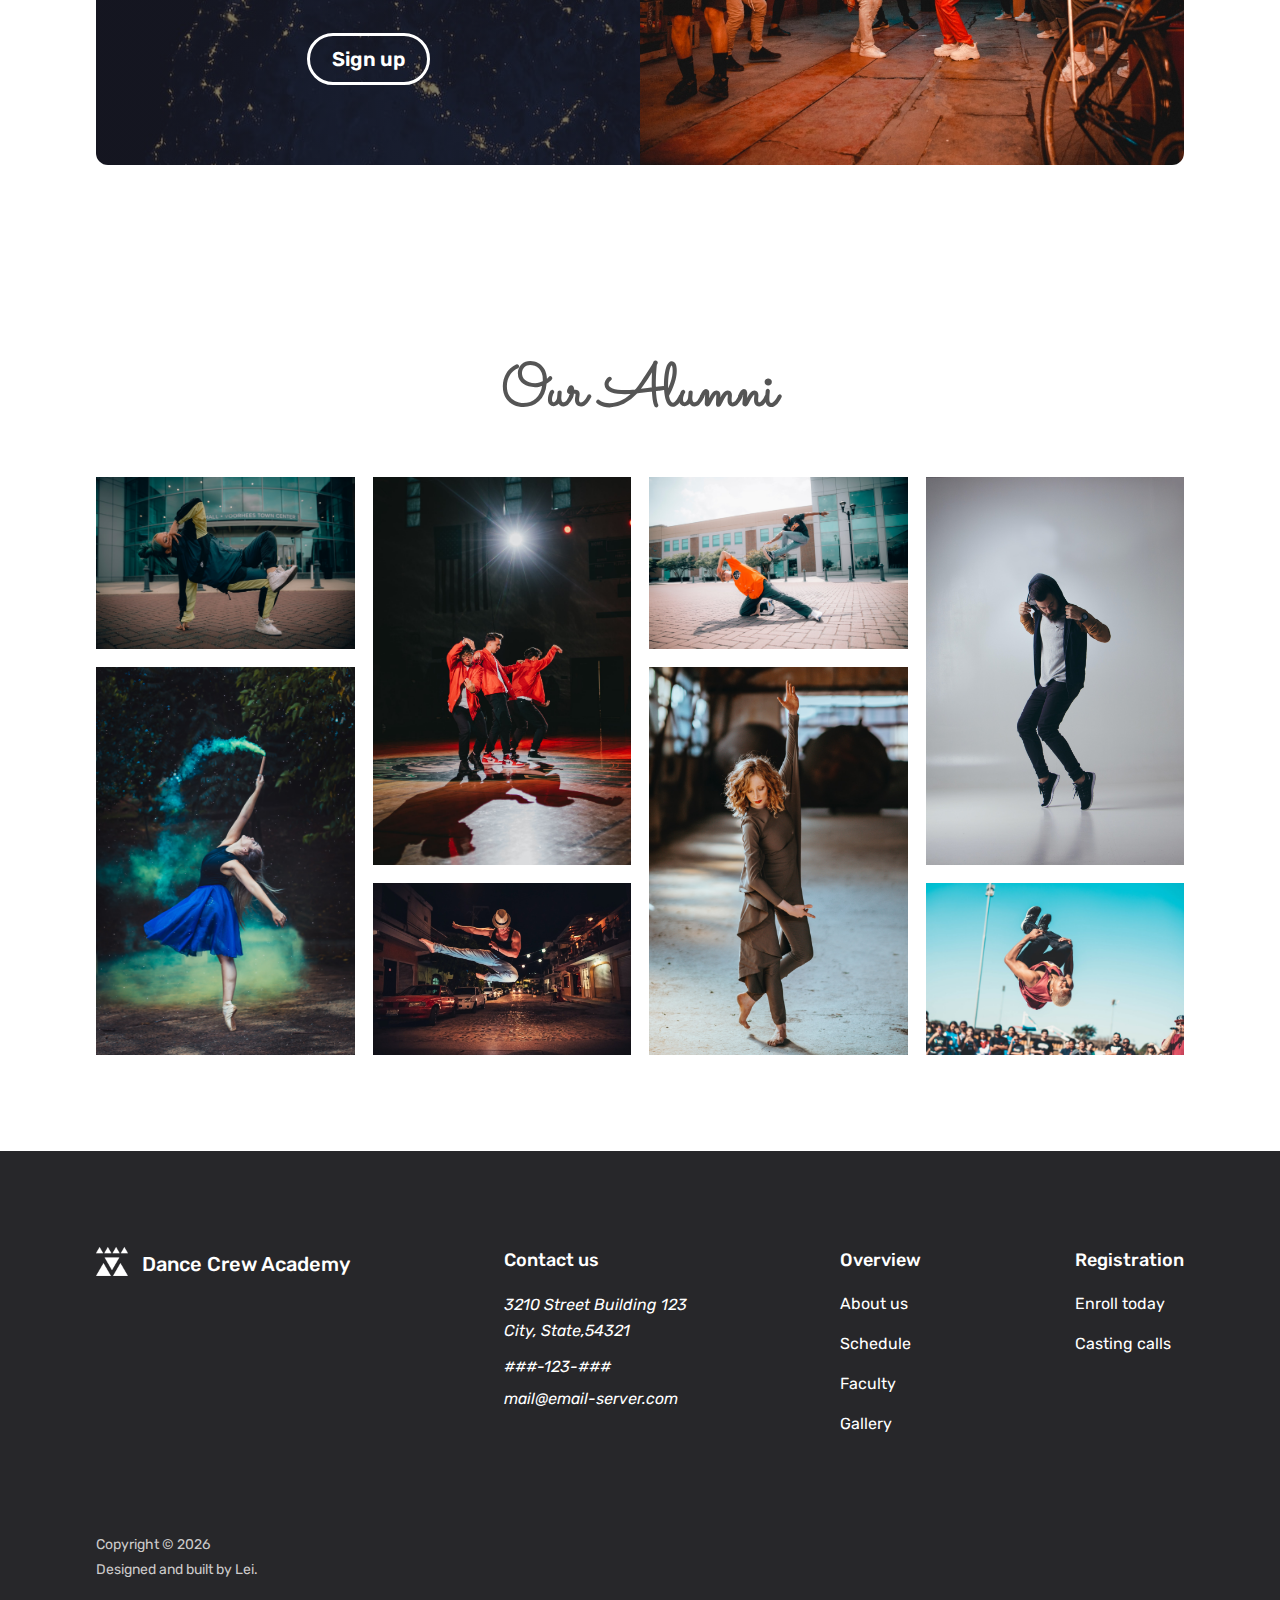
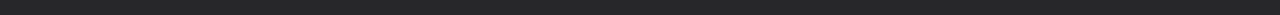
==== commit 8cf3dc2c: "Update index.html" ====
--- a/DanceCrew_Academy/index.html
+++ b/DanceCrew_Academy/index.html
@@ -2,9 +2,9 @@
 <html lang="en">
 	<head>
   	<meta charset="utf-8">
-  	<meta name="description" content="Your description goes here">
-  	<meta name="keywords" content="one, two, three">
-		<meta name="viewport" content="width=device-width, initial-scale=1">		
+  	<meta name="description" content="Dance Crew Academy">  	
+		<meta name="viewport" content="width=device-width, initial-scale=1">
+		<meta name="robots" content="noindex"/>
 		<title>Dance Crew Academy</title>
 		
 		<!-- Fonts -->
@@ -65,7 +65,7 @@
 			<div class="feature">
 				<ion-icon class="fea-icon" name="body"></ion-icon>
 				<p class="fea-title">Showcase</p>
-				<p class="fea-text">Our showcases are held at the end our spring, summer and fall semesters.</p>
+				<p class="fea-text">Our showcases are held at the end of our spring, summer and fall semesters.</p>
 			</div>
 		</section>
 
@@ -76,7 +76,7 @@
 				</div>
 				<div class="preview-text-container">
 					<h3 class="heading-tertiary">Your time to shine</h3>
-					<p class="preview-text">Dance Crew Academy offers year long classes for all ages and levels. Students will gain the skills to become a proffesional dancer and the opportunity to join a dance crew to perform and compete in competitions. Our dance community is constantly growing with new events to enjoy.</p>					
+					<p class="preview-text">Dance Crew Academy offers year long classes for all ages and levels. Students will gain the skills to become a professional dancer and the opportunity to join a dance crew to perform and compete in competitions. Our dance community is constantly growing with new events to enjoy.</p>					
 				</div>
 			</div>
 		</section>
@@ -89,7 +89,7 @@
 				<div class="instructor">
 					<img src="img/instructors/instructor-2.jpg" alt="instructor" class="instructor-img">
 					<div class="instructor-overlay">
-						<a href="#" class="center instructor-btn center">Shane <span class="genre">Modern</span></a>
+						<a href="#" class="center instructor-btn center">Shane <span class="style">Modern</span></a>
 					</div>
 				</div>
 				
@@ -312,7 +312,7 @@
 						</p>
 						<div class="footer-nav">
 							<a href="tel:###-123-###" class="footer-link">###-123-###</a>
-							<a href="mailto:dance@dcacademy.com" class="footer-link">dance@dcacademy.com</a>
+							<a href="#" class="footer-link">mail@email-server.com</a>
 						</div>
 					</address>
 				</div>	
@@ -344,4 +344,4 @@
 
 		<script defer src="js/script.js"></script>
 	</body>
-</html>+</html>
--- a/DanceCrew_Academy/css/style.css
+++ b/DanceCrew_Academy/css/style.css
@@ -14,6 +14,7 @@
 .footer-logo-container {
   display: flex;
   column-gap: 1.4rem;
+  flex-flow: row wrap;
   align-items: center;
 }
 
@@ -32,17 +33,18 @@
 
 .main-nav-list {
   display: flex;
+  flex-flow: row wrap;
   justify-content: center;
   align-items: center;
-  gap: 3.2rem;
+  gap: 32px;
   list-style: none;
 }
 
 .main-nav {
   display: flex;
+  flex-flow: row wrap;
   justify-content: space-between;
   align-items: center;
-  /* margin: 0 auto; */
   padding: 2rem 9.6rem;
 }
 
@@ -147,34 +149,11 @@
   background: #b91c1c;
 }
 
-.register-btn:link,
-.register-btn:visited {
-  background: #334155;
-  border-radius: 4rem;
-  color: #ffffff;
-  cursor: pointer;
-  display: inline-block;
-  font-family: "Rubik", Arial, Helvetica, sans-serif;
-  font-weight: 500;
-  font-size: 1.8rem;
-  /* letter-spacing: .1px; */
-  padding: 1.2rem 2.4rem;
-  text-decoration: none;
-  transition: all ease-in-out 0.3s;
-  width: 100%;
-}
-
-.register-btn:hover,
-.register-btn:active {
-  background: #1e293b;
-  color: #fff;
-}
-
 /*********** FEATURES SECTION ***********/
 
 .feature-section {
   padding: 9.6rem;
-  column-gap: 6.4rem;
+  column-gap: 64px;
 }
 
 .fea-icon {
@@ -266,7 +245,7 @@
 
 .instructor-grid {
   place-content: center;
-  gap: 1.8rem;
+  gap: 18px;
 }
 
 .instructor {
@@ -440,7 +419,7 @@
 }
 
 .gallery-container {
-  gap: 1.8rem;
+  gap: 18px;
 }
 
 .gallery-item {
@@ -522,15 +501,15 @@
 
 .button-close-modal,
 .button-close-tour-modal {
+  background: none;
+  border: none;
+  color: #555;
+  cursor: pointer;
   font-family: "Rubik", Arial, Helvetica, sans-serif;
-  color: #555;
+  font-size: 4rem;
   position: absolute;
   top: 0.5rem;
   right: 2rem;
-  font-size: 4rem;
-  cursor: pointer;
-  border: none;
-  background: none;
 }
 
 .overlay {
@@ -693,12 +672,12 @@
 .schedule-section .heading-tertiary {
   color: #33272a;
   font-size: 3.6rem;
-  margin-bottom: 4.4rem;
+  margin-bottom: 2.4rem;
 }
 
 .schedule-section {
   background: #fff;
-  padding: 9.6rem;
+  padding: 4.8rem 9.6rem 9.6rem 9.6rem;
 }
 
 .schedule-image {
@@ -714,10 +693,10 @@
 }
 
 .schedule-columns-container {
-  gap: 3.2rem;
-}
-
-.schedule-list {
+  gap: 32px;
+}
+
+.class-wrapper {
   border-bottom-right-radius: 1.2rem;
   border-bottom-left-radius: 1.2rem;
   -webkit-border-bottom-right-radius: 1.2rem;
@@ -725,17 +704,39 @@
   background: #fff;
   -webkit-box-shadow: 12px 12px 24px #b2b8c9, -12px -12px 24px #f0f8ff;
   box-shadow: 12px 12px 24px #b2b8c9a1, -12px -12px 24px #e7e7e77a;
+  padding: 2.4rem;
+}
+
+.class-table {
+  display: flex;
+  justify-content: space-between;
+}
+
+.schedule-list {
   display: flex;
   flex-direction: column;
   list-style: none;
-  gap: 1.2rem;
-  padding: 3.2rem 4.8rem 4.8rem 4.8rem;
+  line-height: 2;
 }
 
 .schedule-day {
-  color: #33272a;
+  color: #594a4e;
   font-size: 2rem;
   font-weight: 600;
+  list-style: none;
+  margin-bottom: 1.2rem;
+  text-align: center;
+}
+
+.schedule-subhead {
+  color: #594a4e;
+  font-size: 1.6rem;
+  font-weight: 600;
+  letter-spacing: 0.3px;
+}
+
+.times-column {
+  text-align: right;
 }
 
 .schedule-class {
@@ -743,18 +744,6 @@
   font-size: 1.6rem;
   font-weight: 400;
   letter-spacing: 0.3px;
-}
-
-.button-close-schedule {
-  font-family: "Rubik", Arial, Helvetica, sans-serif;
-  color: #334155;
-  position: absolute;
-  top: 1rem;
-  right: 3.2rem;
-  font-size: 4rem;
-  cursor: pointer;
-  border: none;
-  background: none;
 }
 
 /***** FOOTER *****/
@@ -768,8 +757,8 @@
   display: flex;
   justify-content: space-between;
   flex-wrap: wrap;
-  row-gap: 6.4rem;
-  column-gap: 6.4rem;
+  row-gap: 64px;
+  column-gap: 64px;
 }
 
 .footer-logo-container {
@@ -797,7 +786,7 @@
   list-style: none;
   display: flex;
   flex-direction: column;
-  gap: 1.6rem;
+  gap: 16px;
 }
 
 .footer-link:link,
@@ -837,7 +826,7 @@
 
 .social-icons {
   display: flex;
-  column-gap: 2.4rem;
+  column-gap: 24px;
   list-style: none;
 }
 
--- a/DanceCrew_Academy/css/queries.css
+++ b/DanceCrew_Academy/css/queries.css
@@ -27,12 +27,8 @@
     display: none;
   }
 
-  .schedule-columns-container {
-    grid-template-columns: repeat(2, 1fr);
-  }
-
   .schedule-section {
-    padding: 4.8rem;
+    padding: 2.4rem;
   }
 }
 
@@ -54,7 +50,7 @@
 
   .feature-section {
     grid-template-columns: repeat(2, 1fr);
-    row-gap: 4.4rem;
+    row-gap: 44px;
   }
 
   .instructor-grid {
@@ -119,6 +115,11 @@
     grid-row: 8;
     grid-column: 1 / 8;
   }
+
+  .schedule-columns-container {
+    grid-template-columns: repeat(2, 1fr);
+    gap: 24px;
+  }
 }
 
 /***************************************/
@@ -126,15 +127,10 @@
 /***************************************/
 @media (max-width: 48em) {
   .logo-container {
-    display: inline-block;
-  }
-
-  .logo-link {
-    visibility: hidden;
+    margin-bottom: 3.2rem;
   }
 
   .main-nav {
-    display: inline-block;
     padding: 2rem 3.2rem;
   }
 
@@ -203,7 +199,7 @@
     padding: 0 0 4.8rem 0;
   }
 
-  .casting-text-container .heading-tertiary {
+  .heading-tertiary {
     font-size: 3.6rem;
   }
 
@@ -213,7 +209,7 @@
 
   .instructor-grid {
     grid-template-columns: repeat(1, 1fr);
-    gap: 2.4rem;
+    gap: 24px;
   }
 
   .instructor-img {
@@ -232,7 +228,7 @@
   }
 
   .gallery-container {
-    gap: 2.4rem;
+    gap: 24px;
   }
 
   .schedule-columns-container {
